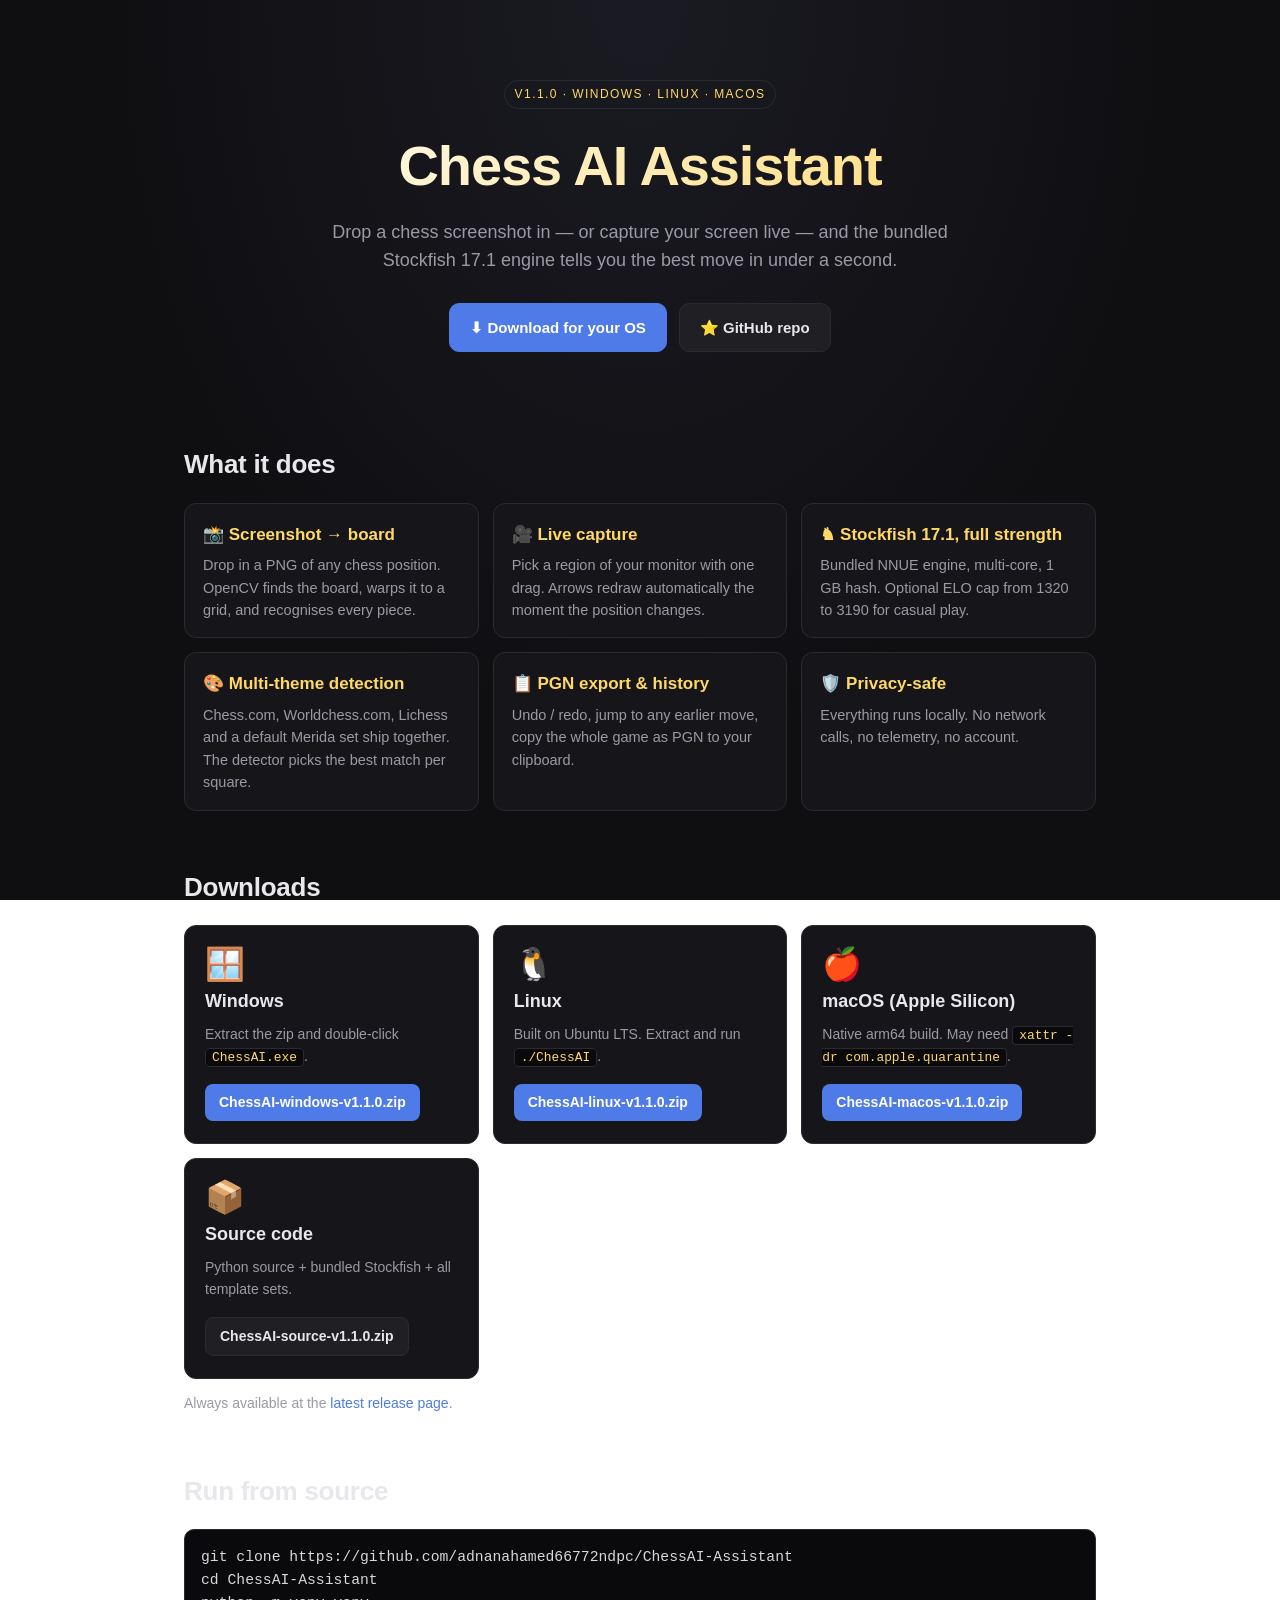
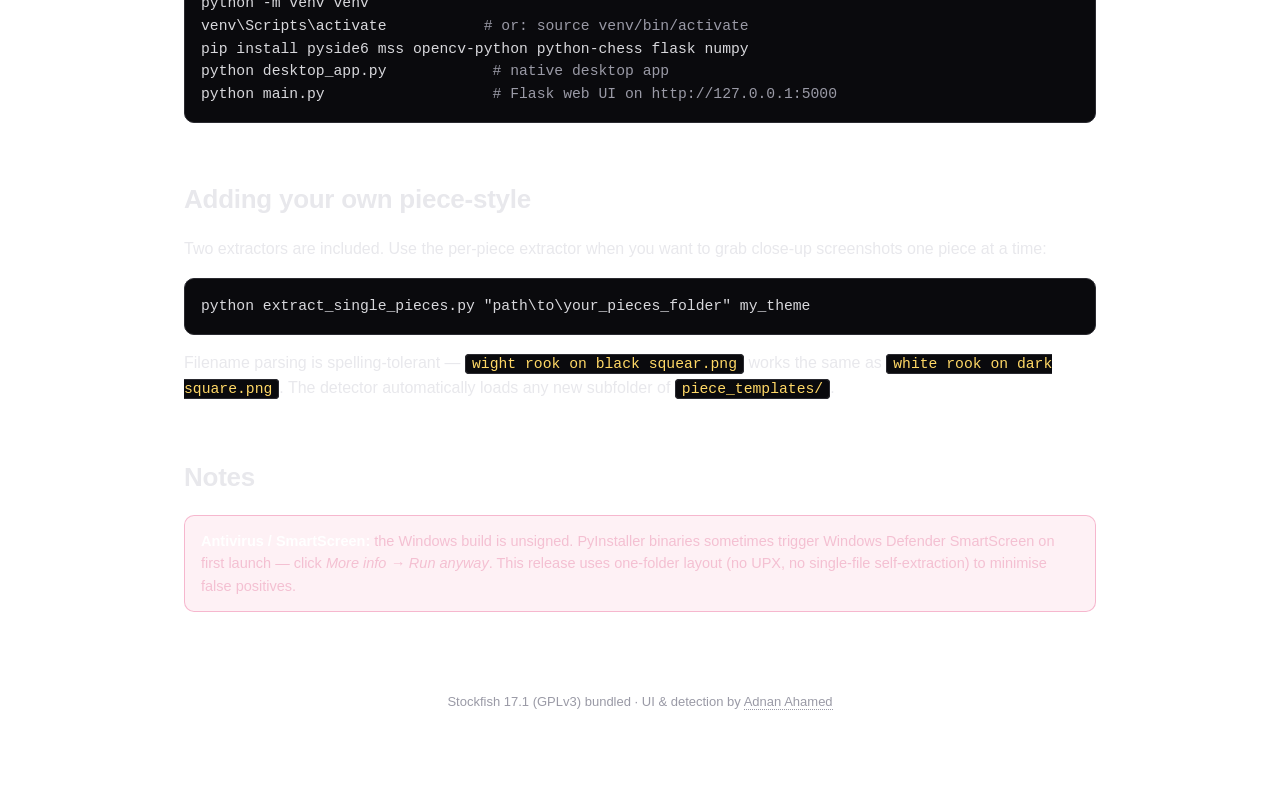
==== docs/index.html @ 1041e5a1 "docs: add GitHub Pages landing site Single-file index.html with download links, feature grid, source" ====
<!doctype html>
<html lang="en">
<head>
  <meta charset="utf-8">
  <meta name="viewport" content="width=device-width,initial-scale=1">
  <title>Chess AI Assistant</title>
  <meta name="description" content="Desktop chess assistant: detects the board from a screenshot or live screen capture and suggests the best moves using bundled Stockfish 17.1.">
  <link rel="icon" type="image/svg+xml" href="data:image/svg+xml;utf8,<svg xmlns='http://www.w3.org/2000/svg' viewBox='0 0 64 64'><rect width='64' height='64' fill='%231e1e24'/><text x='32' y='46' font-size='40' text-anchor='middle' fill='%23ffd866'>♞</text></svg>">
  <style>
    :root {
      --bg: #0f0f12;
      --panel: #16161a;
      --panel-2: #1f1f24;
      --border: #2a2a30;
      --text: #e8e8ec;
      --muted: #9a9aa6;
      --accent: #4f7be8;
      --accent-2: #ffd866;
      --green: #1ea672;
      --pink: #e84c84;
    }
    * { box-sizing: border-box; }
    html, body { margin: 0; padding: 0; }
    body {
      background: radial-gradient(ellipse at top, #1a1a22 0%, var(--bg) 60%) fixed;
      color: var(--text);
      font: 16px/1.55 -apple-system, BlinkMacSystemFont, "Segoe UI", Roboto, sans-serif;
      min-height: 100vh;
    }
    a { color: var(--accent); text-decoration: none; }
    a:hover { text-decoration: underline; }
    code, pre {
      font-family: ui-monospace, SFMono-Regular, Consolas, monospace;
      font-size: 0.92em;
    }

    .wrap { max-width: 960px; margin: 0 auto; padding: 40px 24px 80px; }

    header {
      text-align: center;
      padding: 40px 0 28px;
    }
    .badge {
      display: inline-block;
      font-size: 12px;
      color: var(--accent-2);
      letter-spacing: 0.12em;
      text-transform: uppercase;
      padding: 4px 10px;
      border: 1px solid var(--border);
      border-radius: 999px;
      margin-bottom: 14px;
    }
    h1 {
      margin: 0 0 10px;
      font-size: clamp(34px, 6vw, 56px);
      letter-spacing: -0.02em;
      background: linear-gradient(135deg, #ffffff 0%, #ffd866 100%);
      -webkit-background-clip: text;
      background-clip: text;
      color: transparent;
    }
    .tagline {
      color: var(--muted);
      font-size: 18px;
      max-width: 620px;
      margin: 0 auto;
    }

    .cta {
      display: flex;
      gap: 12px;
      justify-content: center;
      flex-wrap: wrap;
      margin: 28px 0 8px;
    }
    .btn {
      display: inline-flex;
      align-items: center;
      gap: 8px;
      padding: 12px 20px;
      border-radius: 10px;
      font-weight: 600;
      font-size: 15px;
      border: 1px solid var(--border);
      background: var(--panel-2);
      color: var(--text);
      transition: transform 0.08s ease, background 0.15s ease;
    }
    .btn:hover { background: #2a2a32; text-decoration: none; transform: translateY(-1px); }
    .btn.primary { background: var(--accent); border-color: var(--accent); color: white; }
    .btn.primary:hover { background: #6492f0; }

    section { margin-top: 56px; }
    h2 {
      font-size: 26px;
      margin: 0 0 18px;
      letter-spacing: -0.01em;
    }

    .features {
      display: grid;
      grid-template-columns: repeat(auto-fit, minmax(240px, 1fr));
      gap: 14px;
    }
    .feature {
      background: var(--panel);
      border: 1px solid var(--border);
      border-radius: 12px;
      padding: 18px 18px 16px;
    }
    .feature h3 {
      margin: 0 0 6px;
      font-size: 17px;
      color: var(--accent-2);
    }
    .feature p { margin: 0; color: var(--muted); font-size: 14.5px; }

    .downloads {
      display: grid;
      grid-template-columns: repeat(auto-fit, minmax(220px, 1fr));
      gap: 14px;
      margin-top: 6px;
    }
    .dl {
      background: var(--panel);
      border: 1px solid var(--border);
      border-radius: 12px;
      padding: 22px 20px;
      display: flex;
      flex-direction: column;
      gap: 8px;
    }
    .dl .icon { font-size: 32px; line-height: 1; }
    .dl h3 { margin: 0; font-size: 18px; }
    .dl p { margin: 0; color: var(--muted); font-size: 14px; min-height: 38px; }
    .dl a {
      margin-top: 8px;
      align-self: flex-start;
      padding: 8px 14px;
      border-radius: 8px;
      background: var(--accent);
      color: white;
      font-weight: 600;
      font-size: 14px;
    }
    .dl a:hover { background: #6492f0; text-decoration: none; }
    .dl.source a { background: var(--panel-2); border: 1px solid var(--border); color: var(--text); }
    .dl.source a:hover { background: #2a2a32; }

    pre {
      background: #0a0a0d;
      border: 1px solid var(--border);
      border-radius: 10px;
      padding: 16px;
      overflow-x: auto;
      color: #d8d8dc;
    }
    p code, li code {
      background: #0a0a0d;
      border: 1px solid var(--border);
      border-radius: 4px;
      padding: 1px 6px;
      color: var(--accent-2);
    }

    ul { padding-left: 22px; }
    li { margin: 6px 0; }

    .note {
      background: rgba(232, 76, 132, 0.08);
      border: 1px solid rgba(232, 76, 132, 0.35);
      border-radius: 10px;
      padding: 14px 16px;
      font-size: 14.5px;
      color: #f4c0d2;
    }
    .note strong { color: white; }

    footer {
      margin-top: 80px;
      text-align: center;
      color: var(--muted);
      font-size: 13px;
    }
    footer a { color: var(--muted); border-bottom: 1px dotted var(--muted); }
    footer a:hover { color: var(--text); }
  </style>
</head>
<body>
<div class="wrap">

  <header>
    <span class="badge">v1.1.0 · Windows · Linux · macOS</span>
    <h1>Chess AI Assistant</h1>
    <p class="tagline">
      Drop a chess screenshot in — or capture your screen live —
      and the bundled Stockfish 17.1 engine tells you the best move
      in under a second.
    </p>
    <div class="cta">
      <a class="btn primary" href="https://github.com/adnanahamed66772ndpc/ChessAI-Assistant/releases/latest">⬇  Download for your OS</a>
      <a class="btn" href="https://github.com/adnanahamed66772ndpc/ChessAI-Assistant">⭐  GitHub repo</a>
    </div>
  </header>

  <section>
    <h2>What it does</h2>
    <div class="features">
      <div class="feature">
        <h3>📸  Screenshot → board</h3>
        <p>Drop in a PNG of any chess position. OpenCV finds the board, warps it to a grid, and recognises every piece.</p>
      </div>
      <div class="feature">
        <h3>🎥  Live capture</h3>
        <p>Pick a region of your monitor with one drag. Arrows redraw automatically the moment the position changes.</p>
      </div>
      <div class="feature">
        <h3>♞  Stockfish 17.1, full strength</h3>
        <p>Bundled NNUE engine, multi-core, 1 GB hash. Optional ELO cap from 1320 to 3190 for casual play.</p>
      </div>
      <div class="feature">
        <h3>🎨  Multi-theme detection</h3>
        <p>Chess.com, Worldchess.com, Lichess and a default Merida set ship together. The detector picks the best match per square.</p>
      </div>
      <div class="feature">
        <h3>📋  PGN export &amp; history</h3>
        <p>Undo / redo, jump to any earlier move, copy the whole game as PGN to your clipboard.</p>
      </div>
      <div class="feature">
        <h3>🛡️  Privacy-safe</h3>
        <p>Everything runs locally. No network calls, no telemetry, no account.</p>
      </div>
    </div>
  </section>

  <section>
    <h2>Downloads</h2>
    <div class="downloads">
      <div class="dl">
        <div class="icon">🪟</div>
        <h3>Windows</h3>
        <p>Extract the zip and double-click <code>ChessAI.exe</code>.</p>
        <a href="https://github.com/adnanahamed66772ndpc/ChessAI-Assistant/releases/latest/download/ChessAI-windows-v1.1.0.zip">ChessAI-windows-v1.1.0.zip</a>
      </div>
      <div class="dl">
        <div class="icon">🐧</div>
        <h3>Linux</h3>
        <p>Built on Ubuntu LTS. Extract and run <code>./ChessAI</code>.</p>
        <a href="https://github.com/adnanahamed66772ndpc/ChessAI-Assistant/releases/latest/download/ChessAI-linux-v1.1.0.zip">ChessAI-linux-v1.1.0.zip</a>
      </div>
      <div class="dl">
        <div class="icon">🍎</div>
        <h3>macOS (Apple Silicon)</h3>
        <p>Native arm64 build. May need <code>xattr -dr com.apple.quarantine</code>.</p>
        <a href="https://github.com/adnanahamed66772ndpc/ChessAI-Assistant/releases/latest/download/ChessAI-macos-v1.1.0.zip">ChessAI-macos-v1.1.0.zip</a>
      </div>
      <div class="dl source">
        <div class="icon">📦</div>
        <h3>Source code</h3>
        <p>Python source + bundled Stockfish + all template sets.</p>
        <a href="https://github.com/adnanahamed66772ndpc/ChessAI-Assistant/releases/latest/download/ChessAI-source-v1.1.0.zip">ChessAI-source-v1.1.0.zip</a>
      </div>
    </div>
    <p style="color: var(--muted); margin-top: 14px; font-size: 14px;">
      Always available at the
      <a href="https://github.com/adnanahamed66772ndpc/ChessAI-Assistant/releases/latest">latest release page</a>.
    </p>
  </section>

  <section>
    <h2>Run from source</h2>
<pre>git clone https://github.com/adnanahamed66772ndpc/ChessAI-Assistant
cd ChessAI-Assistant
python -m venv venv
venv\Scripts\activate           <span style="color:var(--muted)"># or: source venv/bin/activate</span>
pip install pyside6 mss opencv-python python-chess flask numpy
python desktop_app.py            <span style="color:var(--muted)"># native desktop app</span>
python main.py                   <span style="color:var(--muted)"># Flask web UI on http://127.0.0.1:5000</span></pre>
  </section>

  <section>
    <h2>Adding your own piece-style</h2>
    <p>
      Two extractors are included. Use the per-piece extractor when you want
      to grab close-up screenshots one piece at a time:
    </p>
<pre>python extract_single_pieces.py "path\to\your_pieces_folder" my_theme</pre>
    <p>
      Filename parsing is spelling-tolerant — <code>wight rook on black squear.png</code>
      works the same as <code>white rook on dark square.png</code>. The
      detector automatically loads any new subfolder of <code>piece_templates/</code>.
    </p>
  </section>

  <section>
    <h2>Notes</h2>
    <div class="note">
      <strong>Antivirus / SmartScreen:</strong>
      the Windows build is unsigned. PyInstaller binaries sometimes trigger
      Windows Defender SmartScreen on first launch — click
      <em>More info → Run anyway</em>. This release uses one-folder layout
      (no UPX, no single-file self-extraction) to minimise false positives.
    </div>
  </section>

  <footer>
    <p>
      Stockfish 17.1 (GPLv3) bundled · UI &amp; detection by
      <a href="https://github.com/adnanahamed66772ndpc">Adnan Ahamed</a>
    </p>
  </footer>
</div>
</body>
</html>
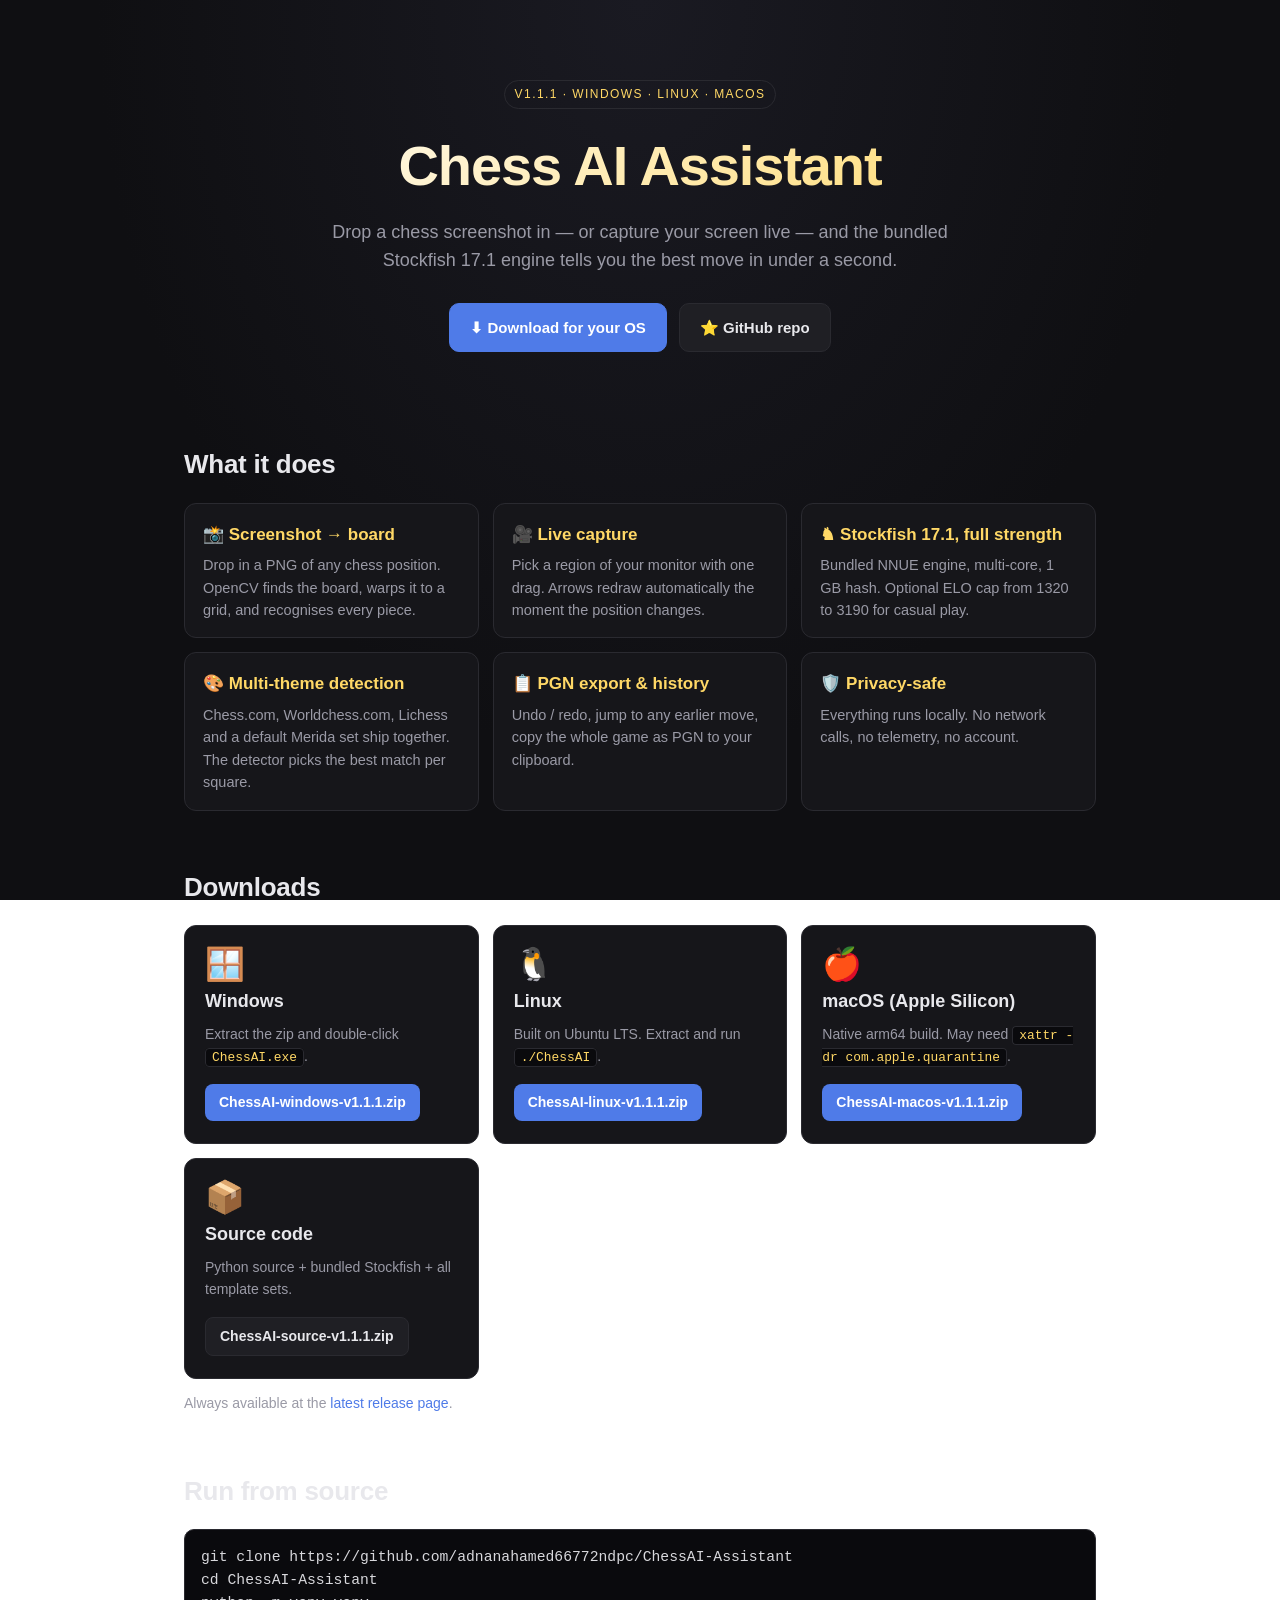
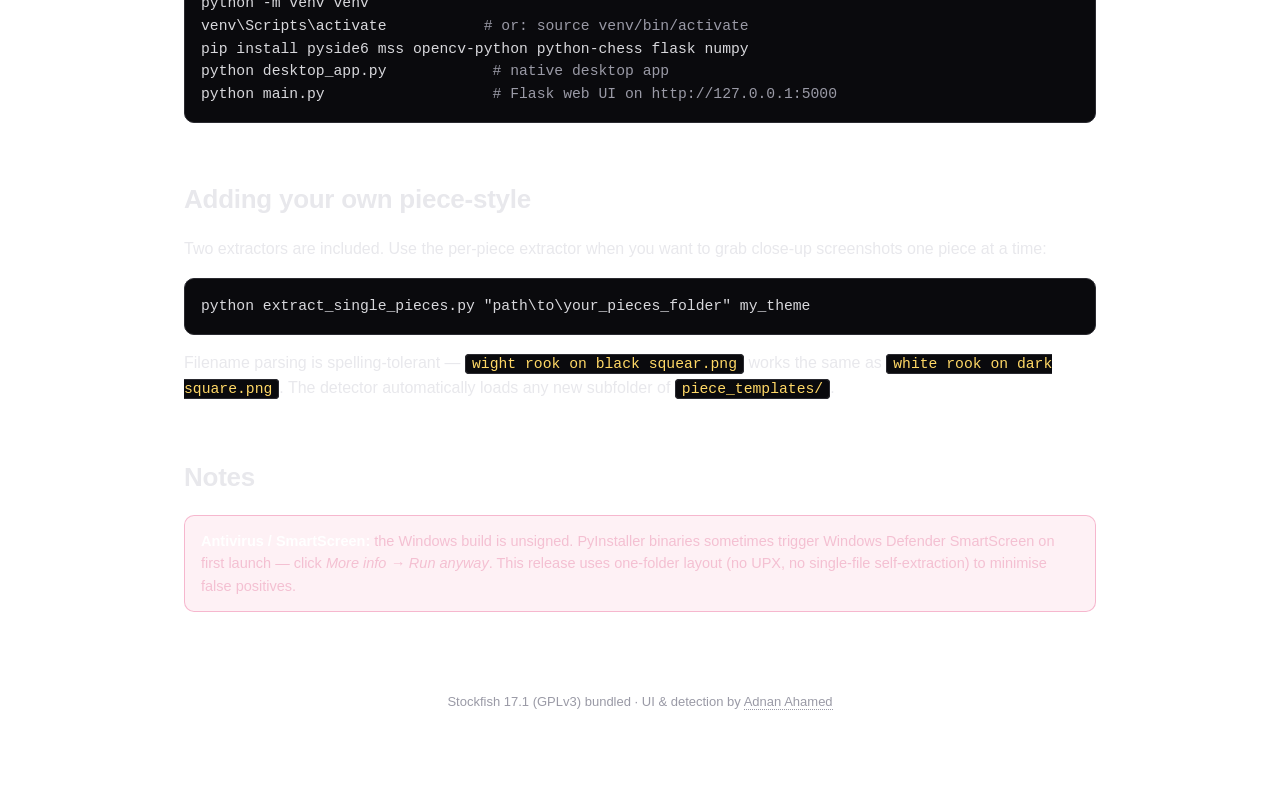
==== commit e2cdcfef: "docs: bump download links to v1.1.1" ====
--- a/docs/index.html
+++ b/docs/index.html
@@ -191,7 +191,7 @@
 <div class="wrap">
 
   <header>
-    <span class="badge">v1.1.0 · Windows · Linux · macOS</span>
+    <span class="badge">v1.1.1 · Windows · Linux · macOS</span>
     <h1>Chess AI Assistant</h1>
     <p class="tagline">
       Drop a chess screenshot in — or capture your screen live —
@@ -241,25 +241,25 @@
         <div class="icon">🪟</div>
         <h3>Windows</h3>
         <p>Extract the zip and double-click <code>ChessAI.exe</code>.</p>
-        <a href="https://github.com/adnanahamed66772ndpc/ChessAI-Assistant/releases/latest/download/ChessAI-windows-v1.1.0.zip">ChessAI-windows-v1.1.0.zip</a>
+        <a href="https://github.com/adnanahamed66772ndpc/ChessAI-Assistant/releases/latest/download/ChessAI-windows-v1.1.1.zip">ChessAI-windows-v1.1.1.zip</a>
       </div>
       <div class="dl">
         <div class="icon">🐧</div>
         <h3>Linux</h3>
         <p>Built on Ubuntu LTS. Extract and run <code>./ChessAI</code>.</p>
-        <a href="https://github.com/adnanahamed66772ndpc/ChessAI-Assistant/releases/latest/download/ChessAI-linux-v1.1.0.zip">ChessAI-linux-v1.1.0.zip</a>
+        <a href="https://github.com/adnanahamed66772ndpc/ChessAI-Assistant/releases/latest/download/ChessAI-linux-v1.1.1.zip">ChessAI-linux-v1.1.1.zip</a>
       </div>
       <div class="dl">
         <div class="icon">🍎</div>
         <h3>macOS (Apple Silicon)</h3>
         <p>Native arm64 build. May need <code>xattr -dr com.apple.quarantine</code>.</p>
-        <a href="https://github.com/adnanahamed66772ndpc/ChessAI-Assistant/releases/latest/download/ChessAI-macos-v1.1.0.zip">ChessAI-macos-v1.1.0.zip</a>
+        <a href="https://github.com/adnanahamed66772ndpc/ChessAI-Assistant/releases/latest/download/ChessAI-macos-v1.1.1.zip">ChessAI-macos-v1.1.1.zip</a>
       </div>
       <div class="dl source">
         <div class="icon">📦</div>
         <h3>Source code</h3>
         <p>Python source + bundled Stockfish + all template sets.</p>
-        <a href="https://github.com/adnanahamed66772ndpc/ChessAI-Assistant/releases/latest/download/ChessAI-source-v1.1.0.zip">ChessAI-source-v1.1.0.zip</a>
+        <a href="https://github.com/adnanahamed66772ndpc/ChessAI-Assistant/releases/latest/download/ChessAI-source-v1.1.1.zip">ChessAI-source-v1.1.1.zip</a>
       </div>
     </div>
     <p style="color: var(--muted); margin-top: 14px; font-size: 14px;">
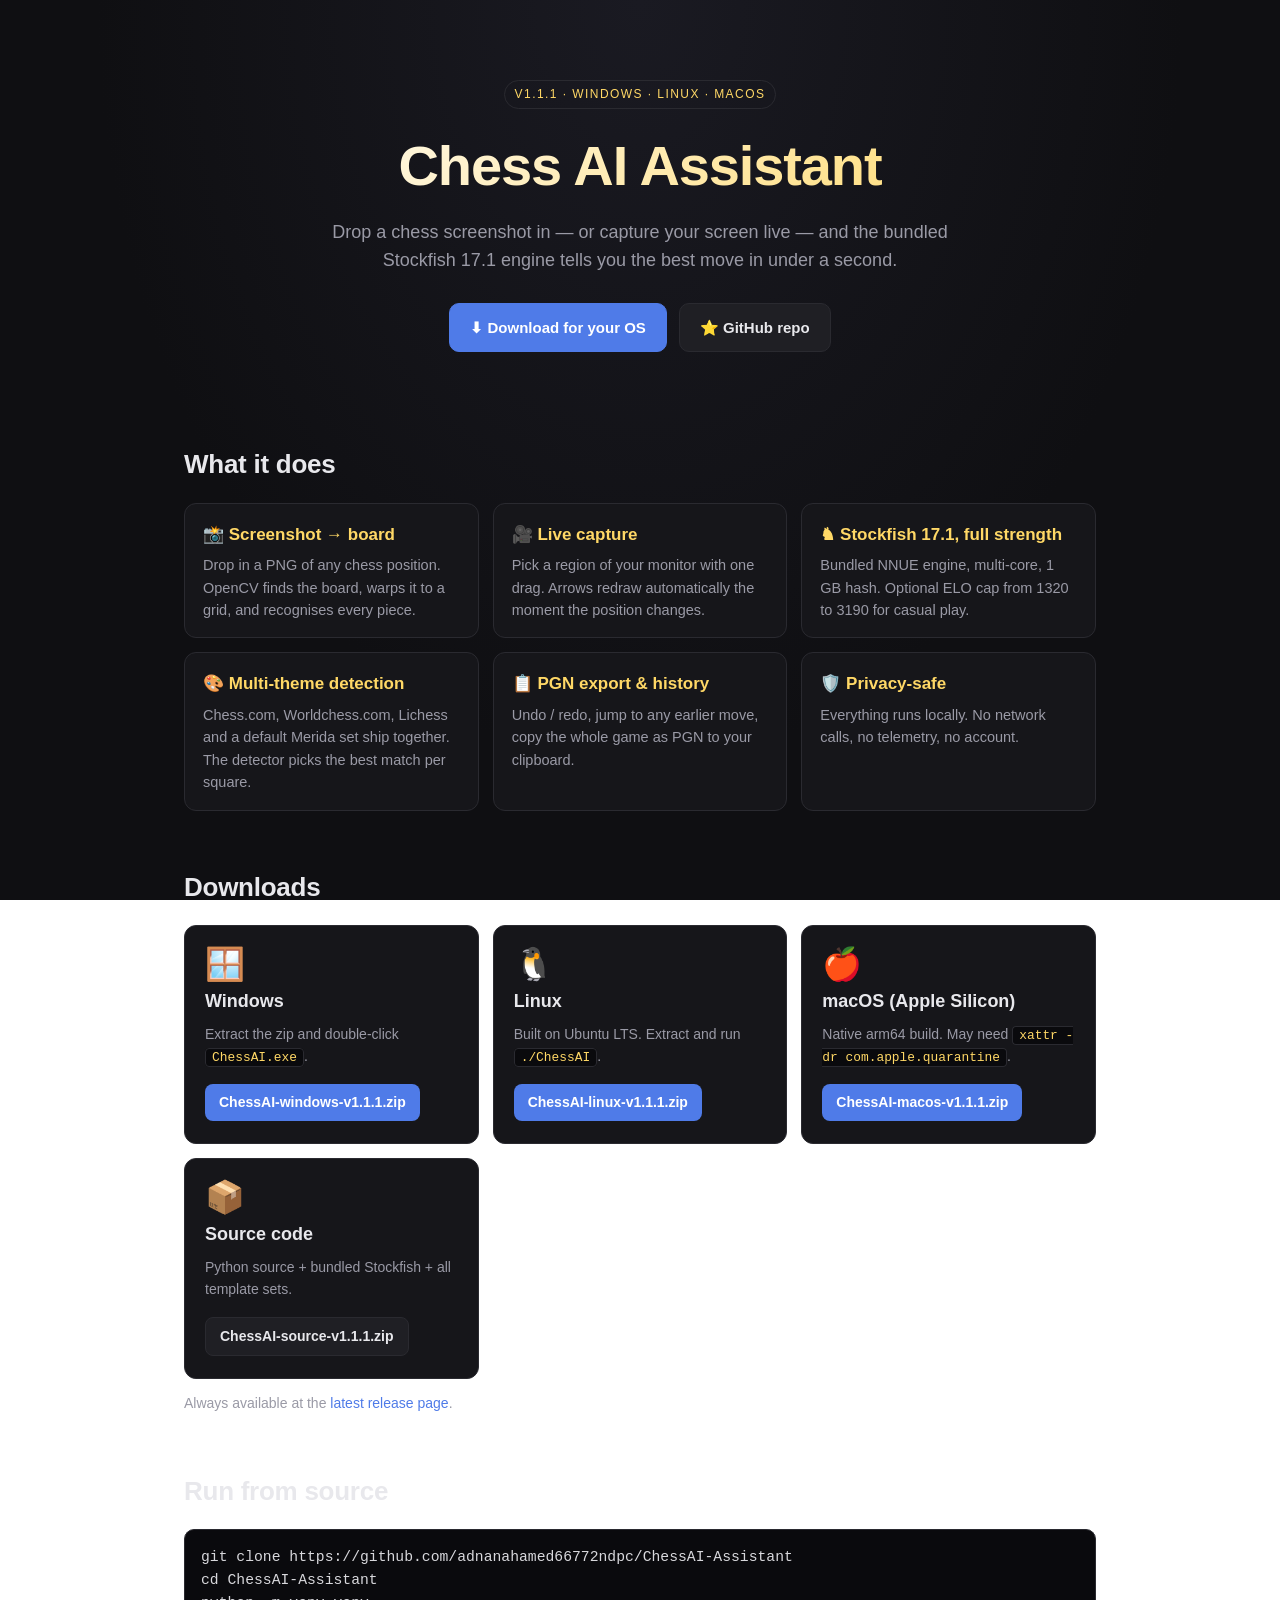
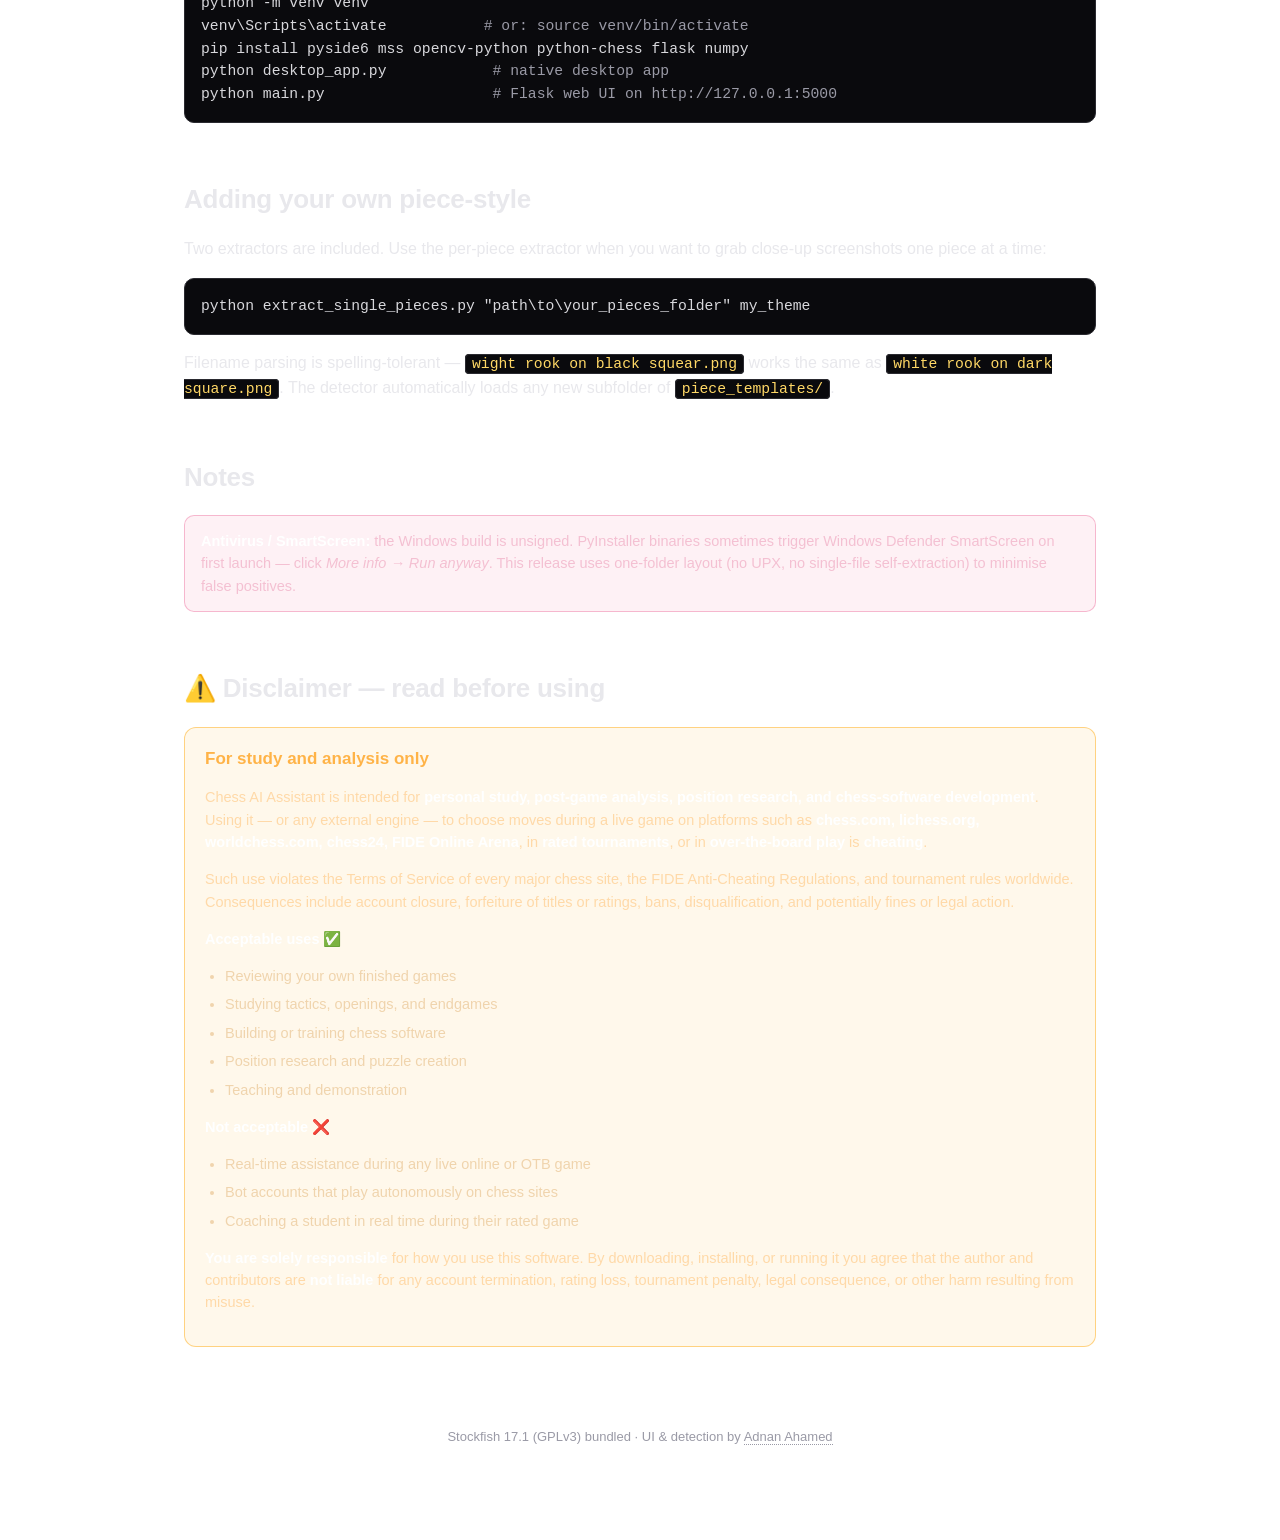
==== commit 69d78810: "docs: add cheating / misuse disclaimer State up front that the tool is for study, post-game analysis" ====
--- a/docs/index.html
+++ b/docs/index.html
@@ -176,6 +176,20 @@
       color: #f4c0d2;
     }
     .note strong { color: white; }
+    .warn {
+      background: rgba(255, 165, 0, 0.08);
+      border: 1px solid rgba(255, 165, 0, 0.45);
+      border-radius: 12px;
+      padding: 18px 20px;
+      font-size: 14.5px;
+      color: #ffd9a8;
+    }
+    .warn h3 { color: #ffb347; margin: 0 0 8px; font-size: 17px; }
+    .warn ul { margin: 8px 0 0 0; padding-left: 20px; }
+    .warn li { color: #f0d4ad; }
+    .warn strong { color: white; }
+    .warn .acceptable { color: #b8e6b8; }
+    .warn .forbidden { color: #ffb4b4; }
 
     footer {
       margin-top: 80px;
@@ -304,6 +318,53 @@
     </div>
   </section>
 
+  <section>
+    <h2>⚠️  Disclaimer — read before using</h2>
+    <div class="warn">
+      <h3>For study and analysis only</h3>
+      <p>
+        Chess AI Assistant is intended for <strong>personal study, post-game
+        analysis, position research, and chess-software development</strong>.
+        Using it — or any external engine — to choose moves during a live game
+        on platforms such as
+        <strong>chess.com, lichess.org, worldchess.com, chess24, FIDE
+        Online Arena</strong>, in <strong>rated tournaments</strong>, or in
+        <strong>over-the-board play</strong> is <strong>cheating</strong>.
+      </p>
+      <p>
+        Such use violates the Terms of Service of every major chess site,
+        the FIDE Anti-Cheating Regulations, and tournament rules worldwide.
+        Consequences include account closure, forfeiture of titles or
+        ratings, bans, disqualification, and potentially fines or legal
+        action.
+      </p>
+
+      <p class="acceptable"><strong>Acceptable uses ✅</strong></p>
+      <ul class="acceptable">
+        <li>Reviewing your own finished games</li>
+        <li>Studying tactics, openings, and endgames</li>
+        <li>Building or training chess software</li>
+        <li>Position research and puzzle creation</li>
+        <li>Teaching and demonstration</li>
+      </ul>
+
+      <p class="forbidden"><strong>Not acceptable ❌</strong></p>
+      <ul class="forbidden">
+        <li>Real-time assistance during any live online or OTB game</li>
+        <li>Bot accounts that play autonomously on chess sites</li>
+        <li>Coaching a student in real time during their rated game</li>
+      </ul>
+
+      <p>
+        <strong>You are solely responsible</strong> for how you use this
+        software. By downloading, installing, or running it you agree that
+        the author and contributors are <strong>not liable</strong> for any
+        account termination, rating loss, tournament penalty, legal
+        consequence, or other harm resulting from misuse.
+      </p>
+    </div>
+  </section>
+
   <footer>
     <p>
       Stockfish 17.1 (GPLv3) bundled · UI &amp; detection by
